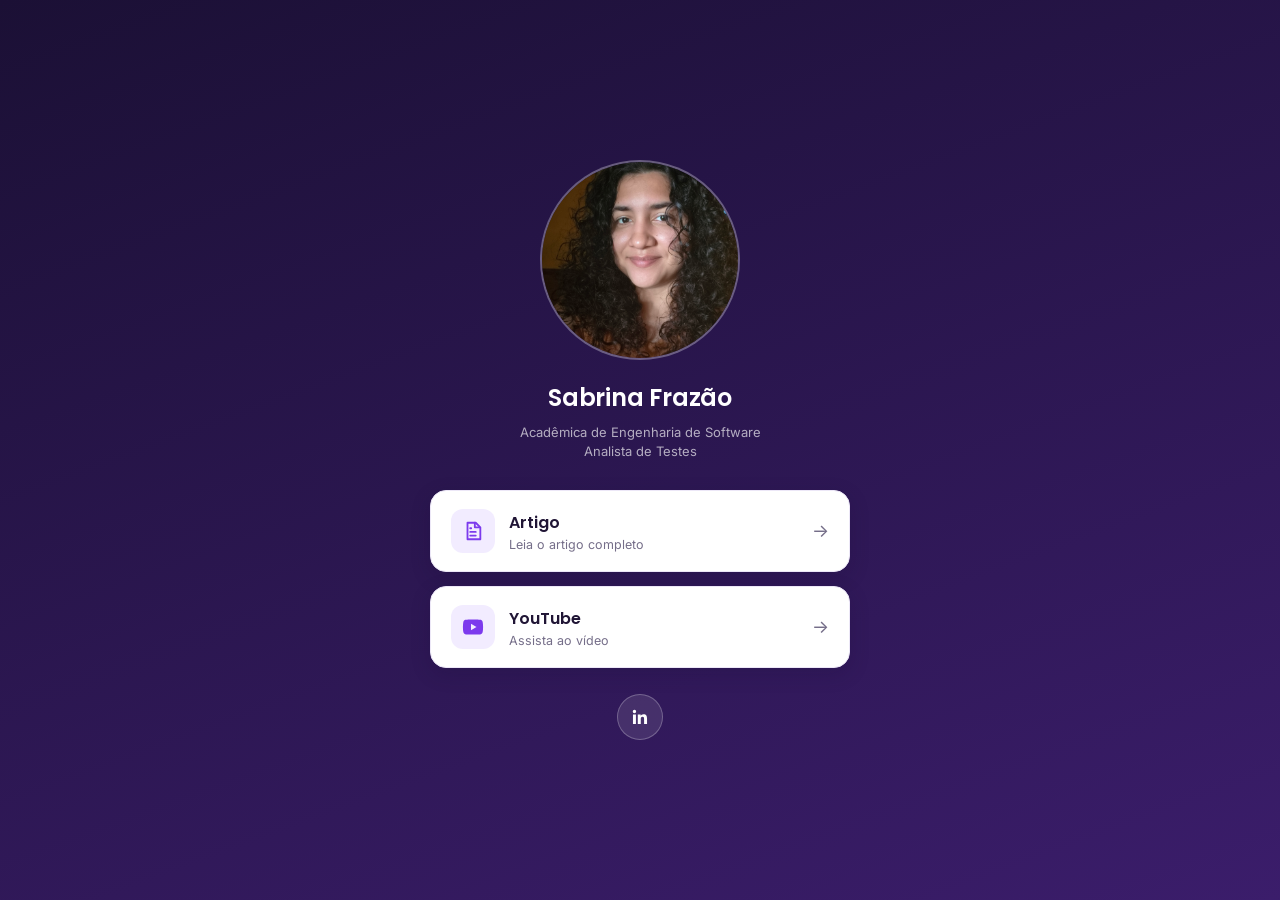
==== index.html @ b6966359 "movendo os arquivos para a raiz" ====
<!DOCTYPE html>
<html lang="pt-BR">
<head>
<meta charset="UTF-8">
<meta name="viewport" content="width=device-width, initial-scale=1.0">
<title>Sabrina Frazão</title>
<link rel="preconnect" href="https://fonts.googleapis.com">
<link rel="preconnect" href="https://fonts.gstatic.com" crossorigin>
<link href="https://fonts.googleapis.com/css2?family=Poppins:wght@500;600;700&family=Inter:wght@400;500;600&display=swap" rel="stylesheet">
<link rel="stylesheet" href="style.css">
</head>
<body>

<div class="page">

  <header>
    <!-- EDITAR: troque o texto de dentro da div por <img src="sua-foto.jpg"> se quiser usar uma foto -->
    <div class="avatar-slot"><img src="./img/sabrina.jpg"></div>
    <h1>Sabrina Frazão</h1>
    <p class="role">Acadêmica de Engenharia de Software<br>Analista de Testes</p>
  </header>

  <div class="cards">

    <!-- EDITAR: link do artigo -->
    <a class="card" href="https://EDITAR-LINK-DO-ARTIGO.com" target="_blank" rel="noopener">
      <div class="icon-badge">
        <svg viewBox="0 0 24 24" fill="none" stroke="currentColor" stroke-width="2" stroke-linecap="round" stroke-linejoin="round"><path d="M4 4h16v16H4z" opacity="0"/><path d="M6 3h9l5 5v13H6z"/><path d="M14 3v5h5"/><path d="M9 13h6"/><path d="M9 17h6"/><path d="M9 9h1"/></svg>
      </div>
      <div class="card-text">
        <div class="card-title">Artigo</div>
        <div class="card-sub">Leia o artigo completo</div>
      </div>
      <span class="arrow">→</span>
    </a>

    <!-- EDITAR: link do vídeo no YouTube -->
    <a class="card" href="https://EDITAR-LINK-DO-YOUTUBE.com" target="_blank" rel="noopener">
      <div class="icon-badge">
        <svg viewBox="0 0 24 24" fill="currentColor"><path d="M22.5 6.2a2.8 2.8 0 0 0-2-2C18.9 3.7 12 3.7 12 3.7s-6.9 0-8.5.5a2.8 2.8 0 0 0-2 2A29 29 0 0 0 1 12a29 29 0 0 0 .5 5.8 2.8 2.8 0 0 0 2 2c1.6.5 8.5.5 8.5.5s6.9 0 8.5-.5a2.8 2.8 0 0 0 2-2A29 29 0 0 0 23 12a29 29 0 0 0-.5-5.8zM9.8 15.5v-7l6 3.5-6 3.5z"/></svg>
      </div>
      <div class="card-text">
        <div class="card-title">YouTube</div>
        <div class="card-sub">Assista ao vídeo</div>
      </div>
      <span class="arrow">→</span>
    </a>

  </div>

  <div class="social-row">
    <!-- EDITAR: link do seu LinkedIn -->
    <a class="social-icon" href="" target="_blank" rel="noopener" aria-label="LinkedIn">
      <svg viewBox="0 0 24 24" fill="currentColor"><path d="M20.45 20.45h-3.55v-5.57c0-1.33-.02-3.04-1.85-3.04-1.85 0-2.14 1.45-2.14 2.94v5.67H9.36V9h3.41v1.56h.05c.47-.9 1.63-1.85 3.36-1.85 3.6 0 4.27 2.37 4.27 5.45v6.29zM5.34 7.43a2.06 2.06 0 1 1 0-4.12 2.06 2.06 0 0 1 0 4.12zM7.11 20.45H3.56V9h3.55v11.45z"/></svg>
    </a>
  </div>

</div>

</body>
</html>
---- style.css ----
:root{
  --bg1: #1b1035;
  --bg2: #3b1d6b;
  --card: #ffffff;
  --card-border: #ece7f7;
  --text: #201535;
  --text-dim: #756e89;
  --accent: #7c3aed;
  --accent-soft: #f2ecff;
}

*{box-sizing:border-box; margin:0; padding:0;}

body{
  background: linear-gradient(160deg, var(--bg1) 0%, var(--bg2) 100%);
  min-height:100vh;
  display:flex;
  align-items:center;
  justify-content:center;
  padding: 40px 16px;
  font-family:'Inter', sans-serif;
}

.page{
  width:100%;
  max-width: 420px;
}

header{
  text-align:center;
  margin-bottom: 30px;
}

.avatar-slot{
  width: 200px;
  height: 200px;
  margin: 0 auto 20px;
  border-radius: 50%;
  background: rgba(255,255,255,0.08);
  border: 2px solid rgba(255,255,255,0.25);
  display:flex;
  align-items:center;
  justify-content:center;
  font-size:11px;
  color: rgba(255,255,255,0.6);
  text-align:center;
  line-height:1.3;
  overflow:hidden;
}
.avatar-slot img{width:100%; height:100%; object-fit:cover; display:block;}

h1{
  font-family:'Poppins', sans-serif;
  font-size: 24px;
  font-weight: 600;
  color: #ffffff;
  letter-spacing: -0.01em;
}

.role{
  margin-top: 8px;
  font-size: 13px;
  color: rgba(255,255,255,0.65);
  line-height: 1.4;
}

.cards{
  display:flex;
  flex-direction:column;
  gap: 14px;
}

.card{
  display:flex;
  align-items:center;
  gap: 14px;
  text-decoration:none;
  background: var(--card);
  border: 1px solid var(--card-border);
  border-radius: 16px;
  padding: 18px 20px;
  box-shadow: 0 6px 20px rgba(20, 10, 50, 0.18);
  transition: transform .18s ease, box-shadow .18s ease;
}

.card:hover{
  transform: translateY(-3px);
  box-shadow: 0 10px 26px rgba(20, 10, 50, 0.26);
}

.card:focus-visible{
  outline: 2px solid var(--accent);
  outline-offset: 2px;
}

.icon-badge{
  flex-shrink:0;
  width: 44px;
  height: 44px;
  border-radius: 12px;
  background: var(--accent-soft);
  color: var(--accent);
  display:flex;
  align-items:center;
  justify-content:center;
}
.icon-badge svg{ width:22px; height:22px; }

.card-text{ flex:1; min-width:0; }

.card-title{
  font-family:'Poppins', sans-serif;
  font-size: 16px;
  font-weight: 600;
  color: var(--text);
}

.card-sub{
  font-size: 12.5px;
  color: var(--text-dim);
  margin-top: 2px;
}

.arrow{
  flex-shrink:0;
  color: var(--text-dim);
  font-size: 18px;
  transition: transform .18s ease;
}
.card:hover .arrow{ transform: translateX(3px); color: var(--accent); }

.social-row{
  display:flex;
  justify-content:center;
  margin-top: 26px;
}

.social-icon{
  width: 46px;
  height: 46px;
  border-radius: 50%;
  background: rgba(255,255,255,0.1);
  border: 1px solid rgba(255,255,255,0.25);
  display:flex;
  align-items:center;
  justify-content:center;
  color: #ffffff;
  transition: background .18s ease, transform .18s ease;
}
.social-icon:hover{
  background: rgba(255,255,255,0.2);
  transform: translateY(-2px);
}
.social-icon svg{ width:20px; height:20px; }
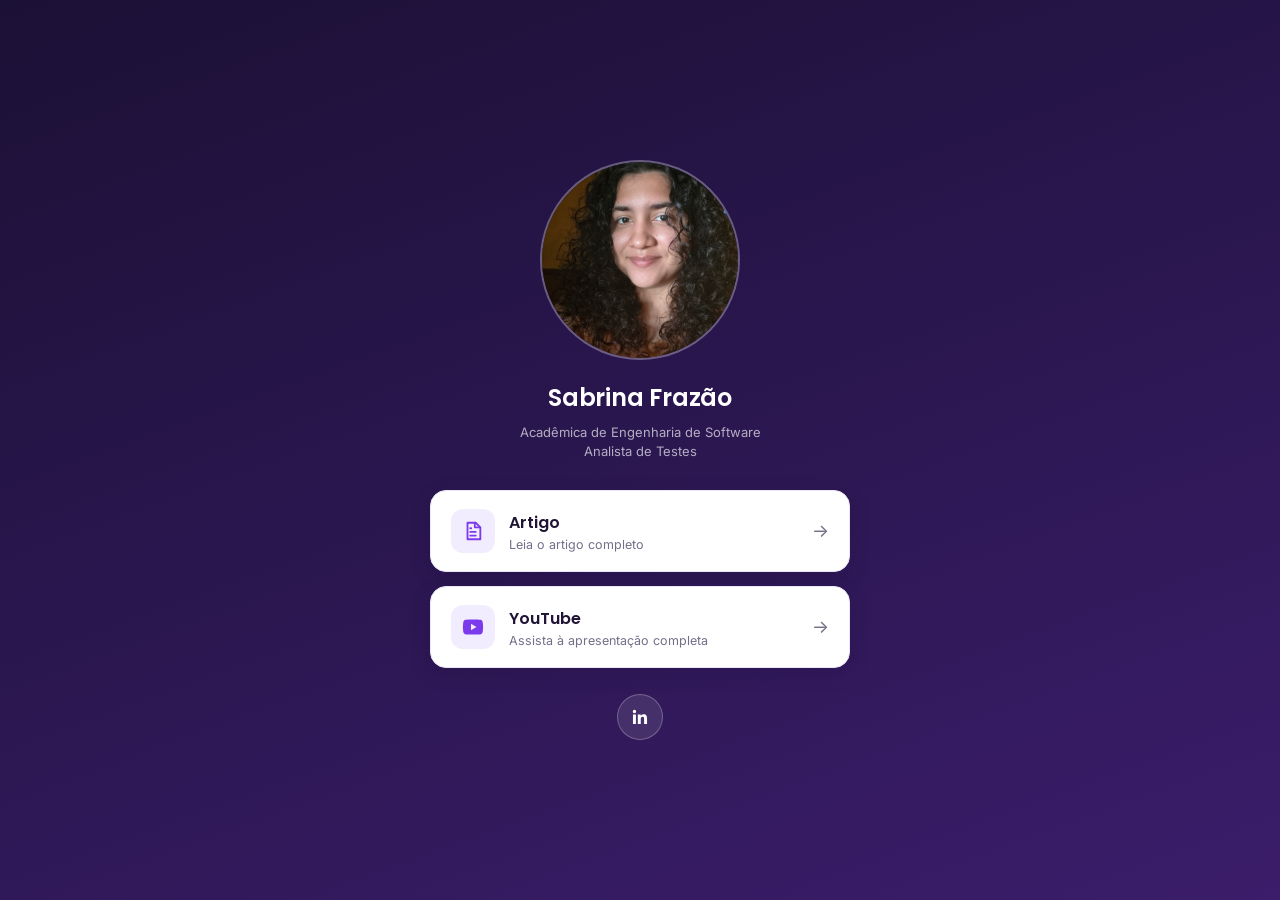
==== commit a31ebca7: "Adicionando o link do linkdin" ====
--- a/index.html
+++ b/index.html
@@ -41,7 +41,7 @@
       </div>
       <div class="card-text">
         <div class="card-title">YouTube</div>
-        <div class="card-sub">Assista ao vídeo</div>
+        <div class="card-sub">Assista à apresentação completa</div>
       </div>
       <span class="arrow">→</span>
     </a>
@@ -50,7 +50,7 @@
 
   <div class="social-row">
     <!-- EDITAR: link do seu LinkedIn -->
-    <a class="social-icon" href="" target="_blank" rel="noopener" aria-label="LinkedIn">
+    <a class="social-icon" href="https://www.linkedin.com/in/sabrinafrazao/" target="_blank" rel="noopener" aria-label="LinkedIn">
       <svg viewBox="0 0 24 24" fill="currentColor"><path d="M20.45 20.45h-3.55v-5.57c0-1.33-.02-3.04-1.85-3.04-1.85 0-2.14 1.45-2.14 2.94v5.67H9.36V9h3.41v1.56h.05c.47-.9 1.63-1.85 3.36-1.85 3.6 0 4.27 2.37 4.27 5.45v6.29zM5.34 7.43a2.06 2.06 0 1 1 0-4.12 2.06 2.06 0 0 1 0 4.12zM7.11 20.45H3.56V9h3.55v11.45z"/></svg>
     </a>
   </div>
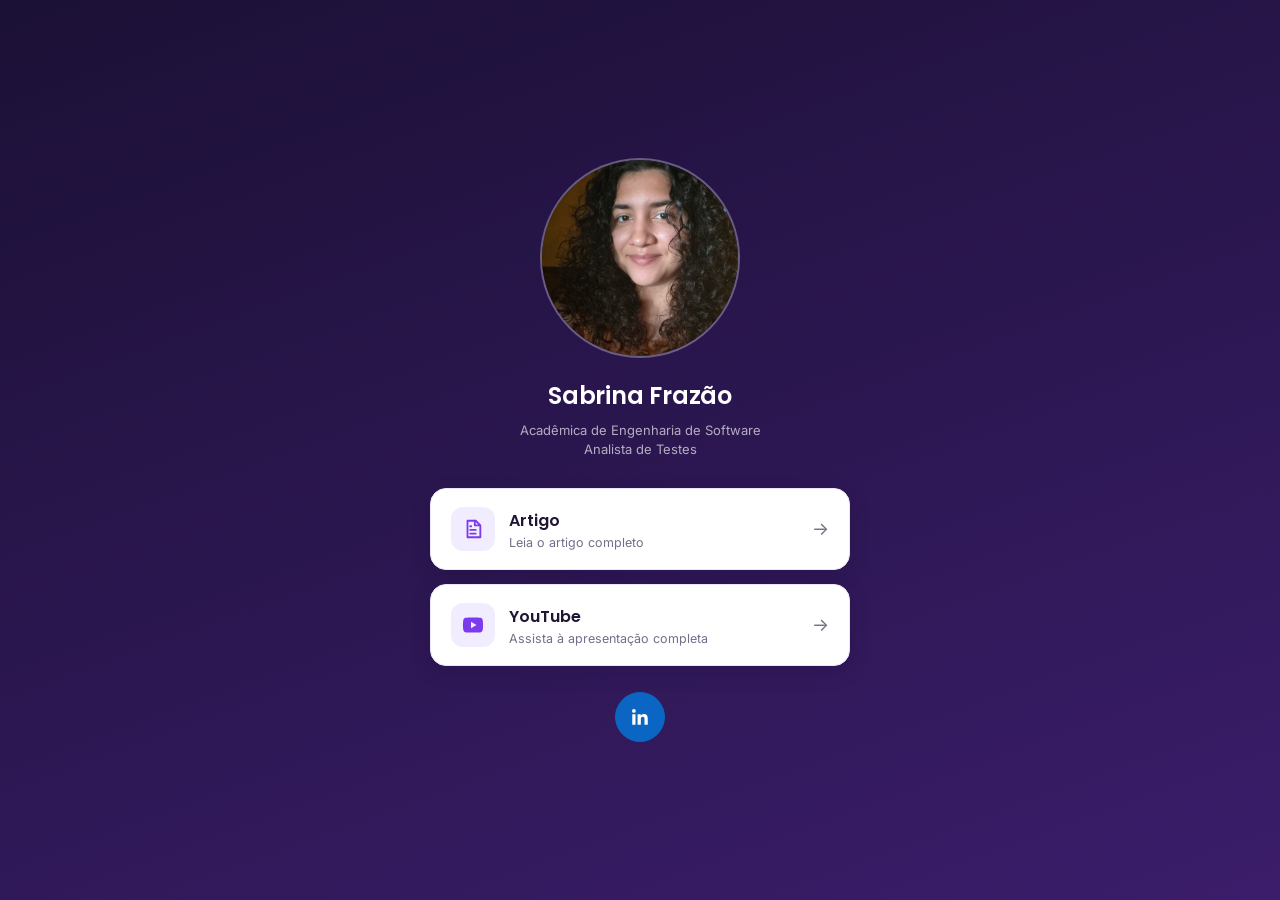
==== commit 8ec97831: "colocando links temporárias" ====
--- a/index.html
+++ b/index.html
@@ -23,7 +23,7 @@
   <div class="cards">
 
     <!-- EDITAR: link do artigo -->
-    <a class="card" href="https://EDITAR-LINK-DO-ARTIGO.com" target="_blank" rel="noopener">
+    <a class="card" href="https://sol.sbc.org.br/index.php/csbc/issue/view/1697" target="_blank" rel="noopener">
       <div class="icon-badge">
         <svg viewBox="0 0 24 24" fill="none" stroke="currentColor" stroke-width="2" stroke-linecap="round" stroke-linejoin="round"><path d="M4 4h16v16H4z" opacity="0"/><path d="M6 3h9l5 5v13H6z"/><path d="M14 3v5h5"/><path d="M9 13h6"/><path d="M9 17h6"/><path d="M9 9h1"/></svg>
       </div>
@@ -35,7 +35,7 @@
     </a>
 
     <!-- EDITAR: link do vídeo no YouTube -->
-    <a class="card" href="https://EDITAR-LINK-DO-YOUTUBE.com" target="_blank" rel="noopener">
+    <a class="card" href="https://www.youtube.com/" target="_blank" rel="noopener">
       <div class="icon-badge">
         <svg viewBox="0 0 24 24" fill="currentColor"><path d="M22.5 6.2a2.8 2.8 0 0 0-2-2C18.9 3.7 12 3.7 12 3.7s-6.9 0-8.5.5a2.8 2.8 0 0 0-2 2A29 29 0 0 0 1 12a29 29 0 0 0 .5 5.8 2.8 2.8 0 0 0 2 2c1.6.5 8.5.5 8.5.5s6.9 0 8.5-.5a2.8 2.8 0 0 0 2-2A29 29 0 0 0 23 12a29 29 0 0 0-.5-5.8zM9.8 15.5v-7l6 3.5-6 3.5z"/></svg>
       </div>
--- a/style.css
+++ b/style.css
@@ -136,11 +136,11 @@
 }
 
 .social-icon{
-  width: 46px;
-  height: 46px;
+  width: 50px;
+  height: 50px;
   border-radius: 50%;
-  background: rgba(255,255,255,0.1);
-  border: 1px solid rgba(255,255,255,0.25);
+  background: #0A66C2;
+  border: 1px solid #0A66C2;
   display:flex;
   align-items:center;
   justify-content:center;
@@ -148,7 +148,7 @@
   transition: background .18s ease, transform .18s ease;
 }
 .social-icon:hover{
-  background: rgba(255,255,255,0.2);
+  background: #0958a8;
   transform: translateY(-2px);
 }
-.social-icon svg{ width:20px; height:20px; }+.social-icon svg{ width:22px; height:22px; }
